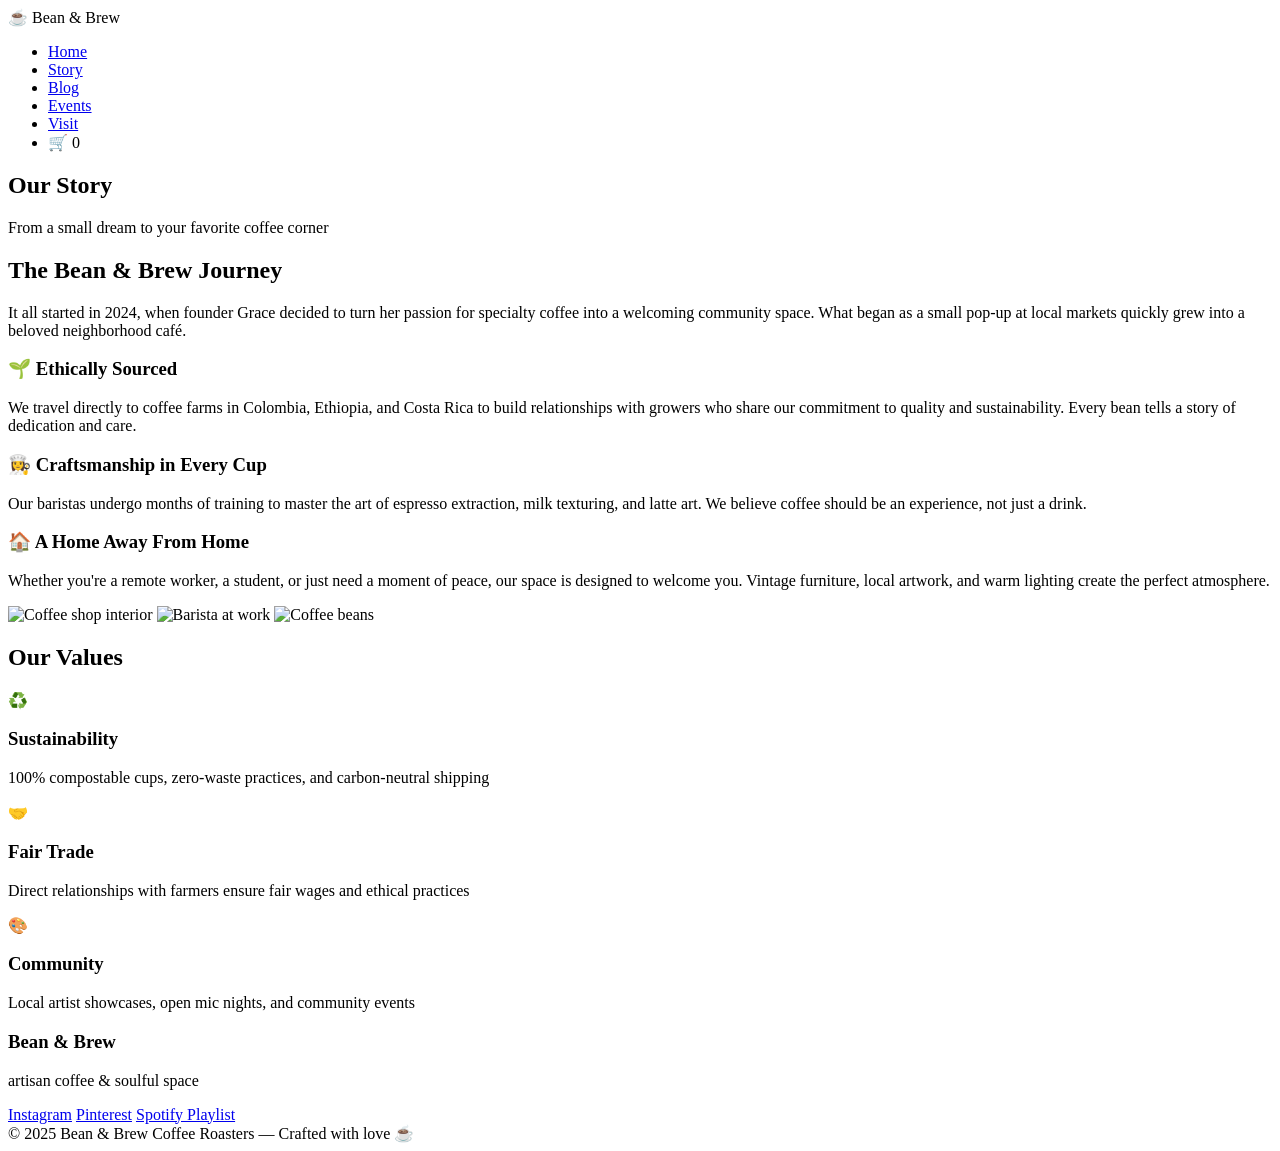
==== about.html @ 8255582e "Create about.html with company story and values Added a new about page detailing the story and value" ====
<!DOCTYPE html>
<html lang="en">
<head>
  <meta charset="UTF-8">
  <meta name="viewport" content="width=device-width, initial-scale=1.0">
  <title>Our Story | Bean & Brew Coffee</title>
  <link rel="preconnect" href="https://fonts.googleapis.com">
  <link rel="preconnect" href="https://fonts.gstatic.com" crossorigin>
  <link href="https://fonts.googleapis.com/css2?family=Inter:opsz,wght@14..32,300;14..32,400;14..32,600;14..32,700&family=Playfair+Display:ital,wght@0,400;0,500;0,600;1,400&display=swap" rel="stylesheet">
  <link rel="stylesheet" href="style.css">
</head>
<body>

<header>
  <div class="container navbar">
    <div class="logo">☕ Bean & Brew</div>
    <ul class="nav-links">
      <li><a href="index.html">Home</a></li>
      <li><a href="about.html" class="active">Story</a></li>
      <li><a href="blog.html">Blog</a></li>
      <li><a href="events.html">Events</a></li>
      <li><a href="index.html#contact">Visit</a></li>
      <li class="cart-icon" onclick="openCart()">
        🛒 <span class="cart-count" id="cartCount">0</span>
      </li>
    </ul>
  </div>
</header>

<main>
  <section class="page-hero">
    <div class="container">
      <h1>Our Story</h1>
      <p>From a small dream to your favorite coffee corner</p>
    </div>
  </section>

  <section class="section">
    <div class="container">
      <div class="story-grid">
        <div class="story-text">
          <h2>The Bean & Brew Journey</h2>
          <p>It all started in 2024, when founder Grace decided to turn her passion for specialty coffee into a welcoming community space. What began as a small pop-up at local markets quickly grew into a beloved neighborhood café.</p>
          
          <h3>🌱 Ethically Sourced</h3>
          <p>We travel directly to coffee farms in Colombia, Ethiopia, and Costa Rica to build relationships with growers who share our commitment to quality and sustainability. Every bean tells a story of dedication and care.</p>
          
          <h3>👩‍🍳 Craftsmanship in Every Cup</h3>
          <p>Our baristas undergo months of training to master the art of espresso extraction, milk texturing, and latte art. We believe coffee should be an experience, not just a drink.</p>
          
          <h3>🏠 A Home Away From Home</h3>
          <p>Whether you're a remote worker, a student, or just need a moment of peace, our space is designed to welcome you. Vintage furniture, local artwork, and warm lighting create the perfect atmosphere.</p>
        </div>
        <div class="story-images">
          <img src="https://images.pexels.com/photos/3764640/pexels-photo-3764640.jpeg?auto=compress&cs=tinysrgb&w=600" alt="Coffee shop interior">
          <img src="https://images.pexels.com/photos/34093/pexels-photo.jpg?auto=compress&cs=tinysrgb&w=600" alt="Barista at work">
          <img src="https://images.pexels.com/photos/2074130/pexels-photo-2074130.jpeg?auto=compress&cs=tinysrgb&w=600" alt="Coffee beans">
        </div>
      </div>
    </div>
  </section>

  <section class="section section-dark">
    <div class="container">
      <h2 class="section-title">Our Values</h2>
      <div class="values-grid">
        <div class="value-card">
          <div class="value-icon">♻️</div>
          <h3>Sustainability</h3>
          <p>100% compostable cups, zero-waste practices, and carbon-neutral shipping</p>
        </div>
        <div class="value-card">
          <div class="value-icon">🤝</div>
          <h3>Fair Trade</h3>
          <p>Direct relationships with farmers ensure fair wages and ethical practices</p>
        </div>
        <div class="value-card">
          <div class="value-icon">🎨</div>
          <h3>Community</h3>
          <p>Local artist showcases, open mic nights, and community events</p>
        </div>
      </div>
    </div>
  </section>
</main>

<footer>
  <div class="container">
    <div class="footer-content">
      <div class="footer-logo">
        <h3>Bean & Brew</h3>
        <p>artisan coffee & soulful space</p>
      </div>
      <div class="social-links">
        <a href="#">Instagram</a>
        <a href="#">Pinterest</a>
        <a href="#">Spotify Playlist</a>
      </div>
    </div>
    <div class="copyright">
      © 2025 Bean & Brew Coffee Roasters — Crafted with love ☕
    </div>
  </div>
</footer>

<script src="script.js"></script>
</body>
</html>
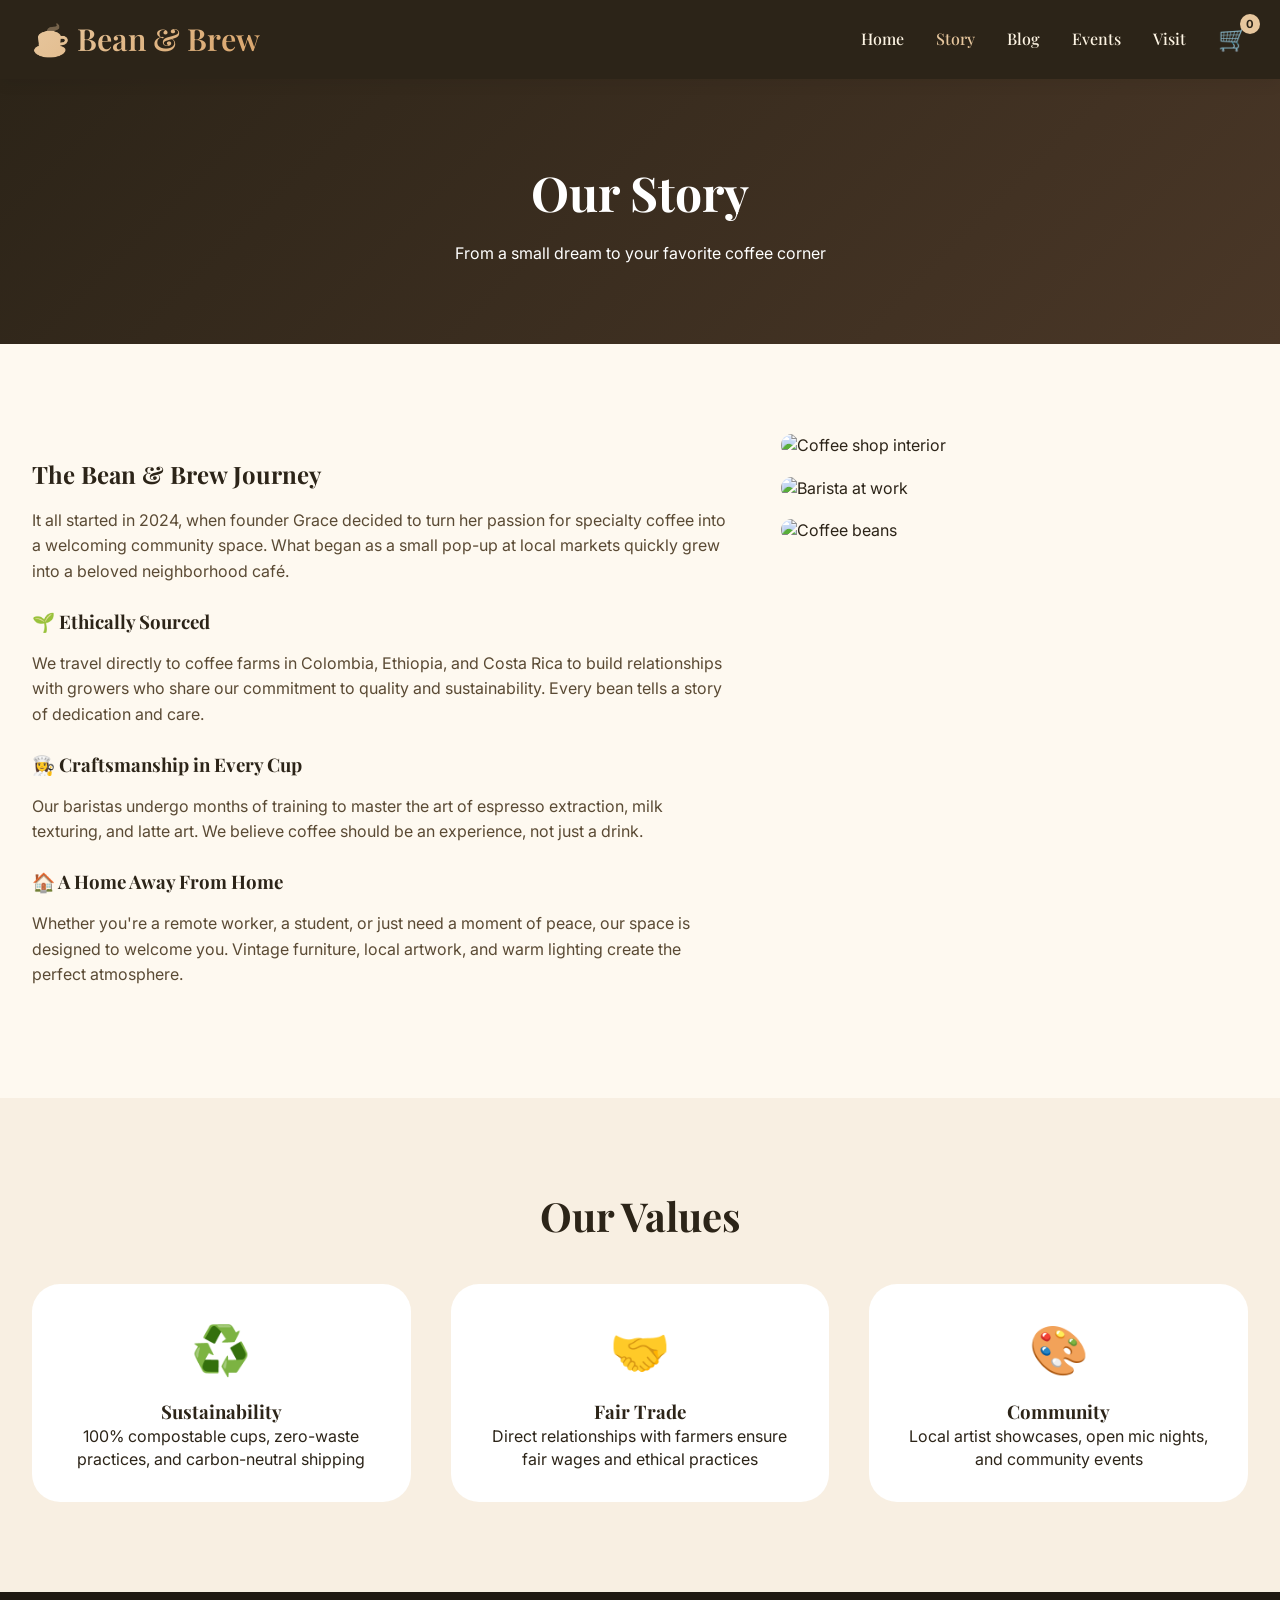
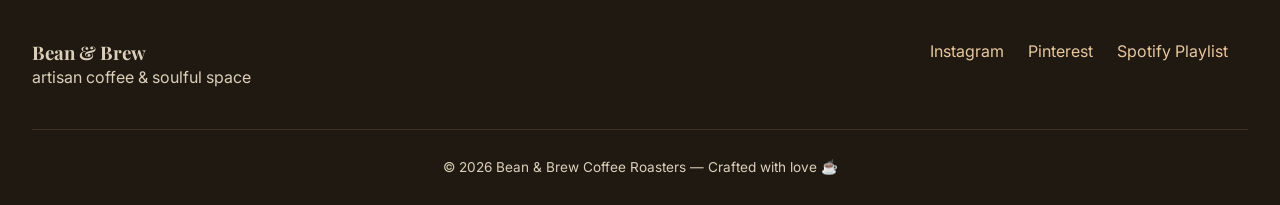
==== commit 5faf9f1a: "Update copyright year from 2025 to 2026" ====
--- a/about.html
+++ b/about.html
@@ -98,7 +98,7 @@
       </div>
     </div>
     <div class="copyright">
-      © 2025 Bean & Brew Coffee Roasters — Crafted with love ☕
+      © 2026 Bean & Brew Coffee Roasters — Crafted with love ☕
     </div>
   </div>
 </footer>
--- a/style.css
+++ b/style.css
@@ -0,0 +1,690 @@
+* {
+  margin: 0;
+  padding: 0;
+  box-sizing: border-box;
+}
+
+body {
+  font-family: 'Inter', sans-serif;
+  background-color: #FEF9F0;
+  color: #2C2418;
+  line-height: 1.4;
+  scroll-behavior: smooth;
+}
+
+h1, h2, h3, .logo, .nav-links a {
+  font-family: 'Playfair Display', serif;
+}
+
+.container {
+  max-width: 1280px;
+  margin: 0 auto;
+  padding: 0 32px;
+}
+
+/* Header */
+header {
+  background: #2C2418;
+  color: #FDF4E3;
+  padding: 18px 0;
+  position: sticky;
+  top: 0;
+  z-index: 100;
+  box-shadow: 0 6px 14px rgba(0,0,0,0.05);
+}
+
+.navbar {
+  display: flex;
+  justify-content: space-between;
+  align-items: center;
+  flex-wrap: wrap;
+  gap: 16px;
+}
+
+.logo {
+  font-size: 1.9rem;
+  font-weight: 600;
+  background: linear-gradient(135deg, #E7C79E, #D9A56C);
+  background-clip: text;
+  -webkit-background-clip: text;
+  color: transparent;
+}
+
+.nav-links {
+  display: flex;
+  gap: 2rem;
+  list-style: none;
+  align-items: center;
+}
+
+.nav-links a {
+  color: #FDF4E3;
+  text-decoration: none;
+  font-weight: 500;
+  transition: 0.2s;
+}
+
+.nav-links a:hover, .nav-links a.active {
+  color: #E7C79E;
+}
+
+.cart-icon {
+  position: relative;
+  cursor: pointer;
+  font-size: 1.5rem;
+}
+
+.cart-count {
+  position: absolute;
+  top: -8px;
+  right: -12px;
+  background: #E7C79E;
+  color: #2C2418;
+  border-radius: 50%;
+  width: 20px;
+  height: 20px;
+  font-size: 0.7rem;
+  display: flex;
+  align-items: center;
+  justify-content: center;
+  font-weight: bold;
+}
+
+/* Hero Section */
+.hero {
+  background: linear-gradient(107deg, #1F1912 0%, #352B1F 100%);
+  color: #FFF6EA;
+  padding: 80px 0 100px;
+  position: relative;
+  overflow: hidden;
+}
+
+.hero .container {
+  display: flex;
+  flex-wrap: wrap;
+  align-items: center;
+  justify-content: space-between;
+  gap: 48px;
+}
+
+.hero-content {
+  flex: 1 1 45%;
+}
+
+.hero-content .badge {
+  font-size: 0.85rem;
+  text-transform: uppercase;
+  letter-spacing: 3px;
+  background: rgba(231,199,158,0.2);
+  display: inline-block;
+  padding: 6px 14px;
+  border-radius: 40px;
+  margin-bottom: 20px;
+}
+
+.hero-content h1 {
+  font-size: 3.6rem;
+  font-weight: 600;
+  line-height: 1.2;
+  margin-bottom: 20px;
+}
+
+.btn-primary, .btn-secondary {
+  padding: 12px 30px;
+  border-radius: 40px;
+  font-weight: 600;
+  text-decoration: none;
+  transition: 0.2s;
+  display: inline-block;
+  cursor: pointer;
+  border: none;
+}
+
+.btn-primary {
+  background: #E7C79E;
+  color: #2C2418;
+}
+
+.btn-primary:hover {
+  background: #DEB887;
+  transform: translateY(-3px);
+}
+
+.btn-secondary {
+  border: 1.5px solid #E7C79E;
+  color: #FFF6EA;
+  background: transparent;
+}
+
+.hero-img img {
+  max-width: 100%;
+  width: 320px;
+  border-radius: 32px;
+  box-shadow: 20px 20px 40px rgba(0,0,0,0.3);
+}
+
+/* Menu Section */
+.section {
+  padding: 90px 0;
+}
+
+.section-dark {
+  background: #F8EFE2;
+}
+
+.section-title {
+  text-align: center;
+  font-size: 2.5rem;
+  margin-bottom: 16px;
+}
+
+.section-sub {
+  text-align: center;
+  max-width: 600px;
+  margin: 0 auto 56px auto;
+  color: #5A4A34;
+}
+
+.menu-grid {
+  display: grid;
+  grid-template-columns: repeat(auto-fit, minmax(280px, 1fr));
+  gap: 40px;
+}
+
+.menu-card {
+  background: white;
+  border-radius: 28px;
+  padding: 28px 24px;
+  text-align: center;
+  transition: transform 0.25s;
+  box-shadow: 0 12px 24px -12px rgba(0,0,0,0.08);
+}
+
+.menu-card:hover {
+  transform: translateY(-6px);
+}
+
+.menu-icon {
+  font-size: 3rem;
+  margin-bottom: 16px;
+}
+
+.price {
+  font-weight: 700;
+  font-size: 1.5rem;
+  color: #B97F44;
+  margin: 16px 0;
+}
+
+.add-to-cart {
+  background: #2C2418;
+  color: white;
+  border: none;
+  padding: 10px 20px;
+  border-radius: 40px;
+  cursor: pointer;
+  transition: 0.2s;
+}
+
+.add-to-cart:hover {
+  background: #B97F44;
+}
+
+/* Photo Slider */
+.slider-container {
+  position: relative;
+  max-width: 900px;
+  margin: 0 auto;
+}
+
+.slider {
+  position: relative;
+  height: 450px;
+  overflow: hidden;
+  border-radius: 28px;
+}
+
+.slide {
+  position: absolute;
+  width: 100%;
+  height: 100%;
+  opacity: 0;
+  transition: opacity 0.5s ease;
+}
+
+.slide.active {
+  opacity: 1;
+}
+
+.slide img {
+  width: 100%;
+  height: 100%;
+  object-fit: cover;
+}
+
+.slide-caption {
+  position: absolute;
+  bottom: 20px;
+  left: 0;
+  right: 0;
+  background: rgba(0,0,0,0.7);
+  color: white;
+  padding: 12px;
+  text-align: center;
+}
+
+.slider-btn {
+  position: absolute;
+  top: 50%;
+  transform: translateY(-50%);
+  background: rgba(0,0,0,0.5);
+  color: white;
+  border: none;
+  padding: 16px;
+  cursor: pointer;
+  font-size: 1.2rem;
+  border-radius: 50%;
+  transition: 0.2s;
+}
+
+.slider-btn:hover {
+  background: rgba(0,0,0,0.8);
+}
+
+.prev {
+  left: 10px;
+}
+
+.next {
+  right: 10px;
+}
+
+.slider-dots {
+  text-align: center;
+  margin-top: 20px;
+}
+
+.dot {
+  display: inline-block;
+  width: 12px;
+  height: 12px;
+  border-radius: 50%;
+  background: #ccc;
+  margin: 0 5px;
+  cursor: pointer;
+}
+
+.dot.active {
+  background: #B97F44;
+}
+
+/* Newsletter Section */
+.newsletter-section {
+  background: linear-gradient(135deg, #2C2418, #4A3727);
+  color: white;
+}
+
+.newsletter-box {
+  text-align: center;
+  max-width: 600px;
+  margin: 0 auto;
+}
+
+.newsletter-box h2 {
+  font-size: 2rem;
+  margin-bottom: 16px;
+}
+
+.newsletter-form {
+  display: flex;
+  gap: 12px;
+  margin-top: 24px;
+  flex-wrap: wrap;
+  justify-content: center;
+}
+
+.newsletter-form input {
+  flex: 1;
+  padding: 14px 20px;
+  border: none;
+  border-radius: 40px;
+  font-size: 1rem;
+}
+
+.newsletter-form button {
+  background: #E7C79E;
+  color: #2C2418;
+  border: none;
+  padding: 14px 32px;
+  border-radius: 40px;
+  font-weight: bold;
+  cursor: pointer;
+  transition: 0.2s;
+}
+
+/* Contact Section */
+.contact-grid {
+  display: flex;
+  flex-wrap: wrap;
+  gap: 48px;
+  background: white;
+  border-radius: 48px;
+  padding: 40px;
+  box-shadow: 0 12px 24px rgba(0,0,0,0.05);
+}
+
+.contact-info, .contact-form-box {
+  flex: 1;
+}
+
+.info-line {
+  display: flex;
+  align-items: center;
+  gap: 16px;
+  margin: 24px 0;
+}
+
+.hours {
+  background: #F8EFE2;
+  padding: 20px;
+  border-radius: 28px;
+  margin-top: 20px;
+}
+
+.contact-form-box input, .contact-form-box textarea {
+  width: 100%;
+  padding: 12px;
+  margin: 8px 0;
+  border: 1px solid #ddd;
+  border-radius: 12px;
+  font-family: inherit;
+}
+
+.contact-form-box button {
+  background: #2C2418;
+  color: white;
+  border: none;
+  padding: 12px 24px;
+  border-radius: 40px;
+  cursor: pointer;
+  margin-top: 12px;
+}
+
+/* Cart Modal */
+.cart-modal, .blog-modal, .event-modal {
+  display: none;
+  position: fixed;
+  top: 0;
+  left: 0;
+  width: 100%;
+  height: 100%;
+  background: rgba(0,0,0,0.5);
+  z-index: 1000;
+  justify-content: center;
+  align-items: center;
+}
+
+.cart-content, .blog-modal-content, .event-modal-content {
+  background: white;
+  max-width: 500px;
+  width: 90%;
+  border-radius: 28px;
+  padding: 30px;
+  max-height: 80vh;
+  overflow-y: auto;
+}
+
+.cart-header {
+  display: flex;
+  justify-content: space-between;
+  align-items: center;
+  margin-bottom: 20px;
+}
+
+.close-cart, .close-modal {
+  font-size: 1.8rem;
+  cursor: pointer;
+  color: #2C2418;
+}
+
+.cart-item {
+  display: flex;
+  justify-content: space-between;
+  padding: 12px 0;
+  border-bottom: 1px solid #eee;
+}
+
+.cart-total {
+  font-size: 1.4rem;
+  font-weight: bold;
+  margin: 20px 0;
+  text-align: right;
+}
+
+.checkout-btn {
+  width: 100%;
+  background: #2C2418;
+  color: white;
+  padding: 14px;
+  border: none;
+  border-radius: 40px;
+  font-weight: bold;
+  cursor: pointer;
+}
+
+.checkout-form {
+  margin-top: 20px;
+  display: none;
+}
+
+.checkout-form input, .checkout-form textarea {
+  width: 100%;
+  padding: 12px;
+  margin: 8px 0;
+  border: 1px solid #ddd;
+  border-radius: 12px;
+}
+
+.success-message {
+  background: #4CAF50;
+  color: white;
+  padding: 12px;
+  border-radius: 12px;
+  text-align: center;
+  margin-top: 10px;
+}
+
+/* About Page */
+.page-hero {
+  background: linear-gradient(135deg, #2C2418, #4A3727);
+  color: white;
+  padding: 80px 0;
+  text-align: center;
+}
+
+.page-hero h1 {
+  font-size: 3rem;
+  margin-bottom: 16px;
+}
+
+.story-grid {
+  display: flex;
+  flex-wrap: wrap;
+  gap: 48px;
+  align-items: start;
+}
+
+.story-text {
+  flex: 1.5;
+}
+
+.story-text h2, .story-text h3 {
+  margin-top: 24px;
+  margin-bottom: 16px;
+}
+
+.story-text p {
+  margin-bottom: 20px;
+  line-height: 1.6;
+  color: #5A4A34;
+}
+
+.story-images {
+  flex: 1;
+  display: flex;
+  flex-direction: column;
+  gap: 20px;
+}
+
+.story-images img {
+  width: 100%;
+  border-radius: 24px;
+}
+
+.values-grid {
+  display: grid;
+  grid-template-columns: repeat(auto-fit, minmax(250px, 1fr));
+  gap: 40px;
+  margin-top: 40px;
+}
+
+.value-card {
+  text-align: center;
+  padding: 32px;
+  background: white;
+  border-radius: 28px;
+}
+
+.value-icon {
+  font-size: 3rem;
+  margin-bottom: 16px;
+}
+
+/* Blog Page */
+.blog-grid {
+  display: grid;
+  grid-template-columns: repeat(auto-fit, minmax(350px, 1fr));
+  gap: 40px;
+}
+
+.blog-card {
+  background: white;
+  border-radius: 28px;
+  overflow: hidden;
+  box-shadow: 0 12px 24px -12px rgba(0,0,0,0.08);
+  transition: transform 0.25s;
+  cursor: pointer;
+}
+
+.blog-card:hover {
+  transform: translateY(-6px);
+}
+
+.blog-card img {
+  width: 100%;
+  height: 220px;
+  object-fit: cover;
+}
+
+.blog-card-content {
+  padding: 24px;
+}
+
+.blog-card h3 {
+  margin-bottom: 12px;
+}
+
+.blog-date {
+  color: #B97F44;
+  font-size: 0.85rem;
+  margin-bottom: 12px;
+}
+
+/* Events Page */
+.events-grid {
+  display: grid;
+  grid-template-columns: repeat(auto-fit, minmax(350px, 1fr));
+  gap: 40px;
+}
+
+.event-card {
+  background: white;
+  border-radius: 28px;
+  overflow: hidden;
+  box-shadow: 0 12px 24px -12px rgba(0,0,0,0.08);
+  transition: transform 0.25s;
+}
+
+.event-card:hover {
+  transform: translateY(-6px);
+}
+
+.event-card img {
+  width: 100%;
+  height: 200px;
+  object-fit: cover;
+}
+
+.event-card-content {
+  padding: 24px;
+}
+
+.event-date {
+  color: #B97F44;
+  font-weight: bold;
+  margin-bottom: 8px;
+}
+
+.event-time {
+  color: #666;
+  font-size: 0.9rem;
+  margin-bottom: 12px;
+}
+
+.register-btn {
+  background: #2C2418;
+  color: white;
+  border: none;
+  padding: 10px 20px;
+  border-radius: 40px;
+  cursor: pointer;
+  margin-top: 16px;
+}
+
+/* Footer */
+footer {
+  background: #1F1912;
+  color: #DBCFB9;
+  padding: 48px 0 28px;
+}
+
+.footer-content {
+  display: flex;
+  flex-wrap: wrap;
+  justify-content: space-between;
+  gap: 32px;
+  margin-bottom: 40px;
+}
+
+.social-links a {
+  color: #E7C79E;
+  text-decoration: none;
+  margin-right: 20px;
+}
+
+.copyright {
+  text-align: center;
+  border-top: 1px solid #3F3324;
+  padding-top: 28px;
+  font-size: 0.85rem;
+}
+
+/* Responsive */
+@media (max-width: 768px) {
+  .container { padding: 0 24px; }
+  .hero-content h1 { font-size: 2.5rem; }
+  .navbar { flex-direction: column; }
+  .section-title { font-size: 2rem; }
+  .slider { height: 300px; }
+  .story-grid, .contact-grid { flex-direction: column; }
+}
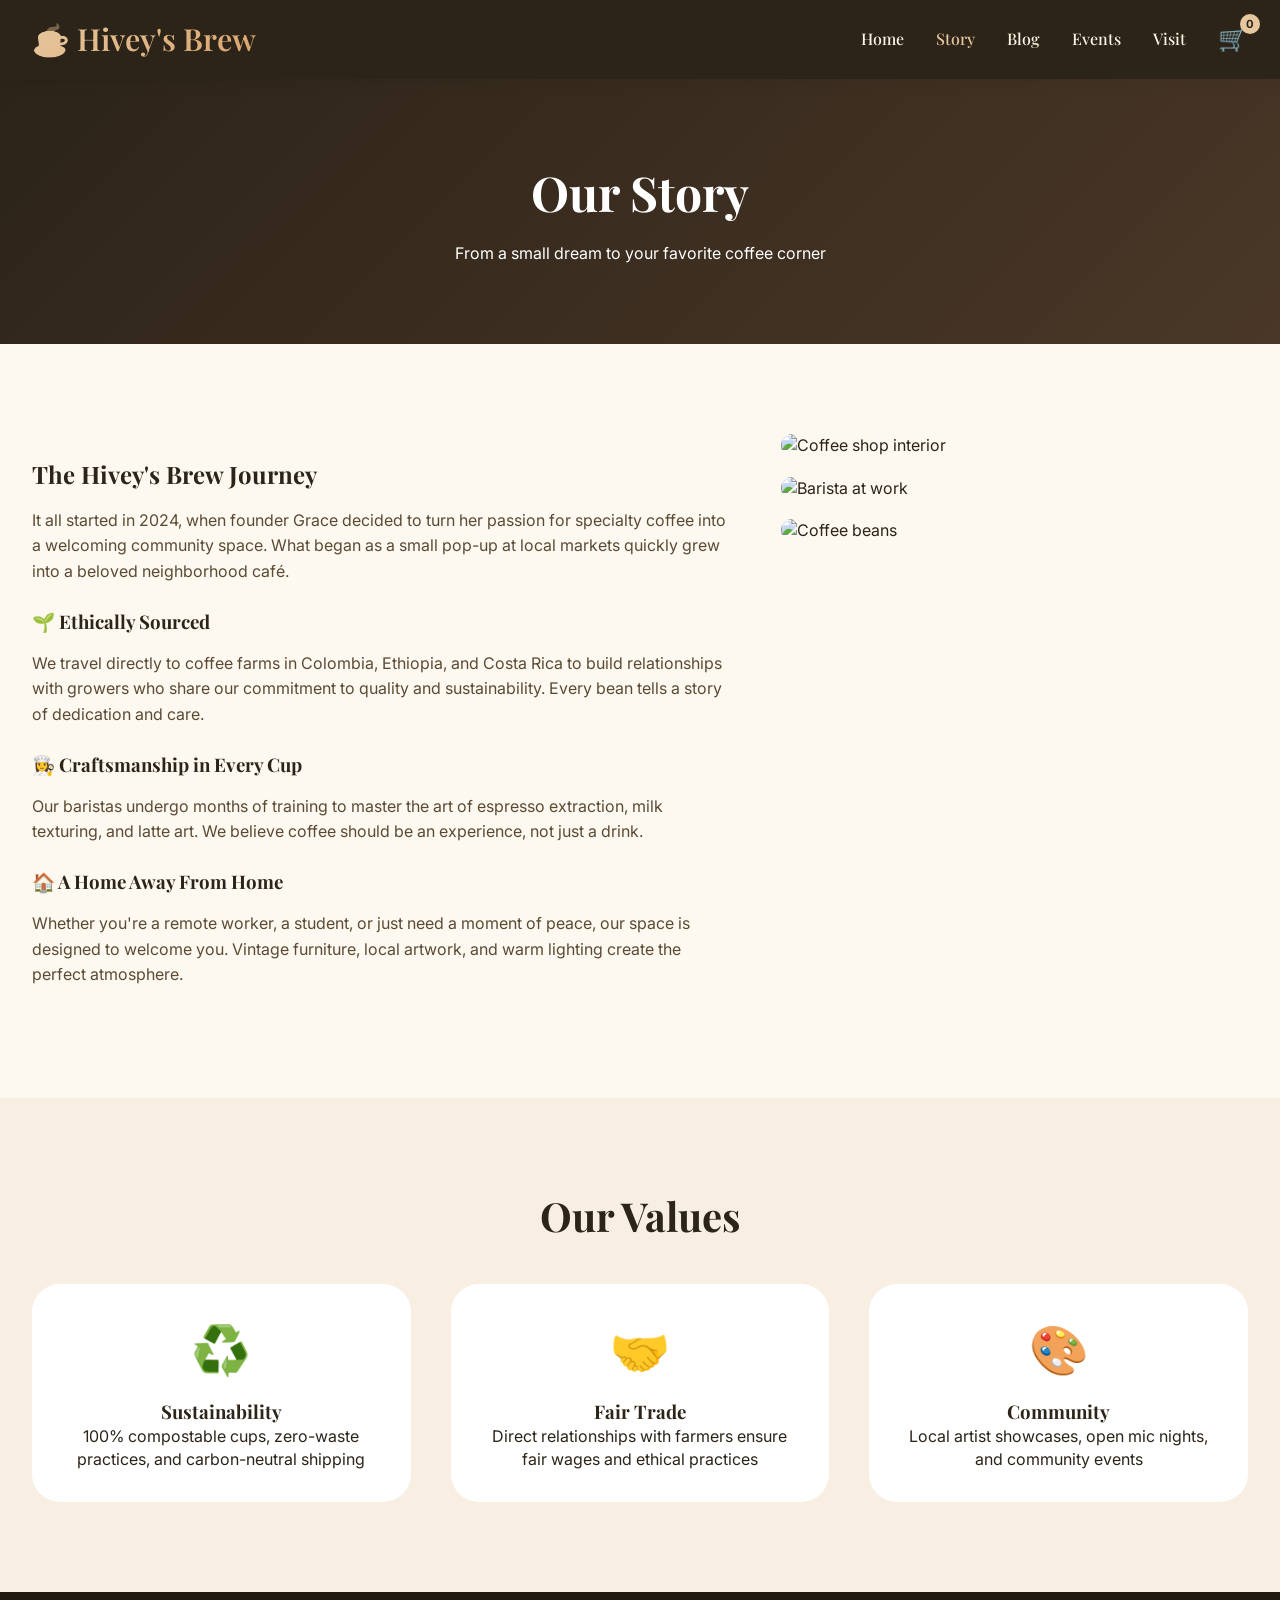
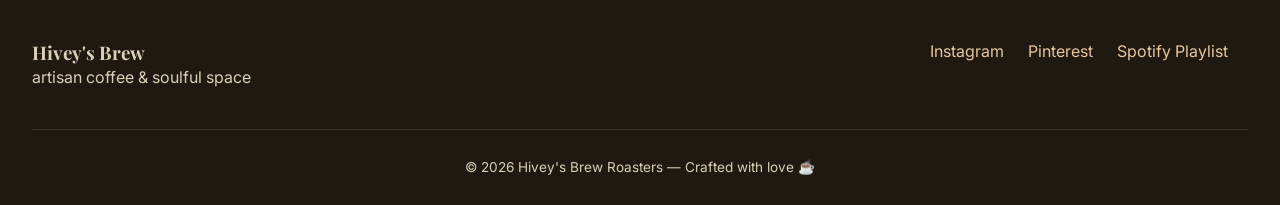
==== commit 65e7a776: "Update branding from Bean & Brew to Hivey's Brew" ====
--- a/about.html
+++ b/about.html
@@ -3,7 +3,7 @@
 <head>
   <meta charset="UTF-8">
   <meta name="viewport" content="width=device-width, initial-scale=1.0">
-  <title>Our Story | Bean & Brew Coffee</title>
+  <title>Our Story | Hivey's Brew </title>
   <link rel="preconnect" href="https://fonts.googleapis.com">
   <link rel="preconnect" href="https://fonts.gstatic.com" crossorigin>
   <link href="https://fonts.googleapis.com/css2?family=Inter:opsz,wght@14..32,300;14..32,400;14..32,600;14..32,700&family=Playfair+Display:ital,wght@0,400;0,500;0,600;1,400&display=swap" rel="stylesheet">
@@ -13,7 +13,7 @@
 
 <header>
   <div class="container navbar">
-    <div class="logo">☕ Bean & Brew</div>
+    <div class="logo">☕ Hivey's Brew</div>
     <ul class="nav-links">
       <li><a href="index.html">Home</a></li>
       <li><a href="about.html" class="active">Story</a></li>
@@ -39,7 +39,7 @@
     <div class="container">
       <div class="story-grid">
         <div class="story-text">
-          <h2>The Bean & Brew Journey</h2>
+          <h2>The Hivey's Brew Journey</h2>
           <p>It all started in 2024, when founder Grace decided to turn her passion for specialty coffee into a welcoming community space. What began as a small pop-up at local markets quickly grew into a beloved neighborhood café.</p>
           
           <h3>🌱 Ethically Sourced</h3>
@@ -88,7 +88,7 @@
   <div class="container">
     <div class="footer-content">
       <div class="footer-logo">
-        <h3>Bean & Brew</h3>
+        <h3>Hivey's Brew</h3>
         <p>artisan coffee & soulful space</p>
       </div>
       <div class="social-links">
@@ -98,7 +98,7 @@
       </div>
     </div>
     <div class="copyright">
-      © 2026 Bean & Brew Coffee Roasters — Crafted with love ☕
+      © 2026 Hivey's Brew Roasters — Crafted with love ☕
     </div>
   </div>
 </footer>
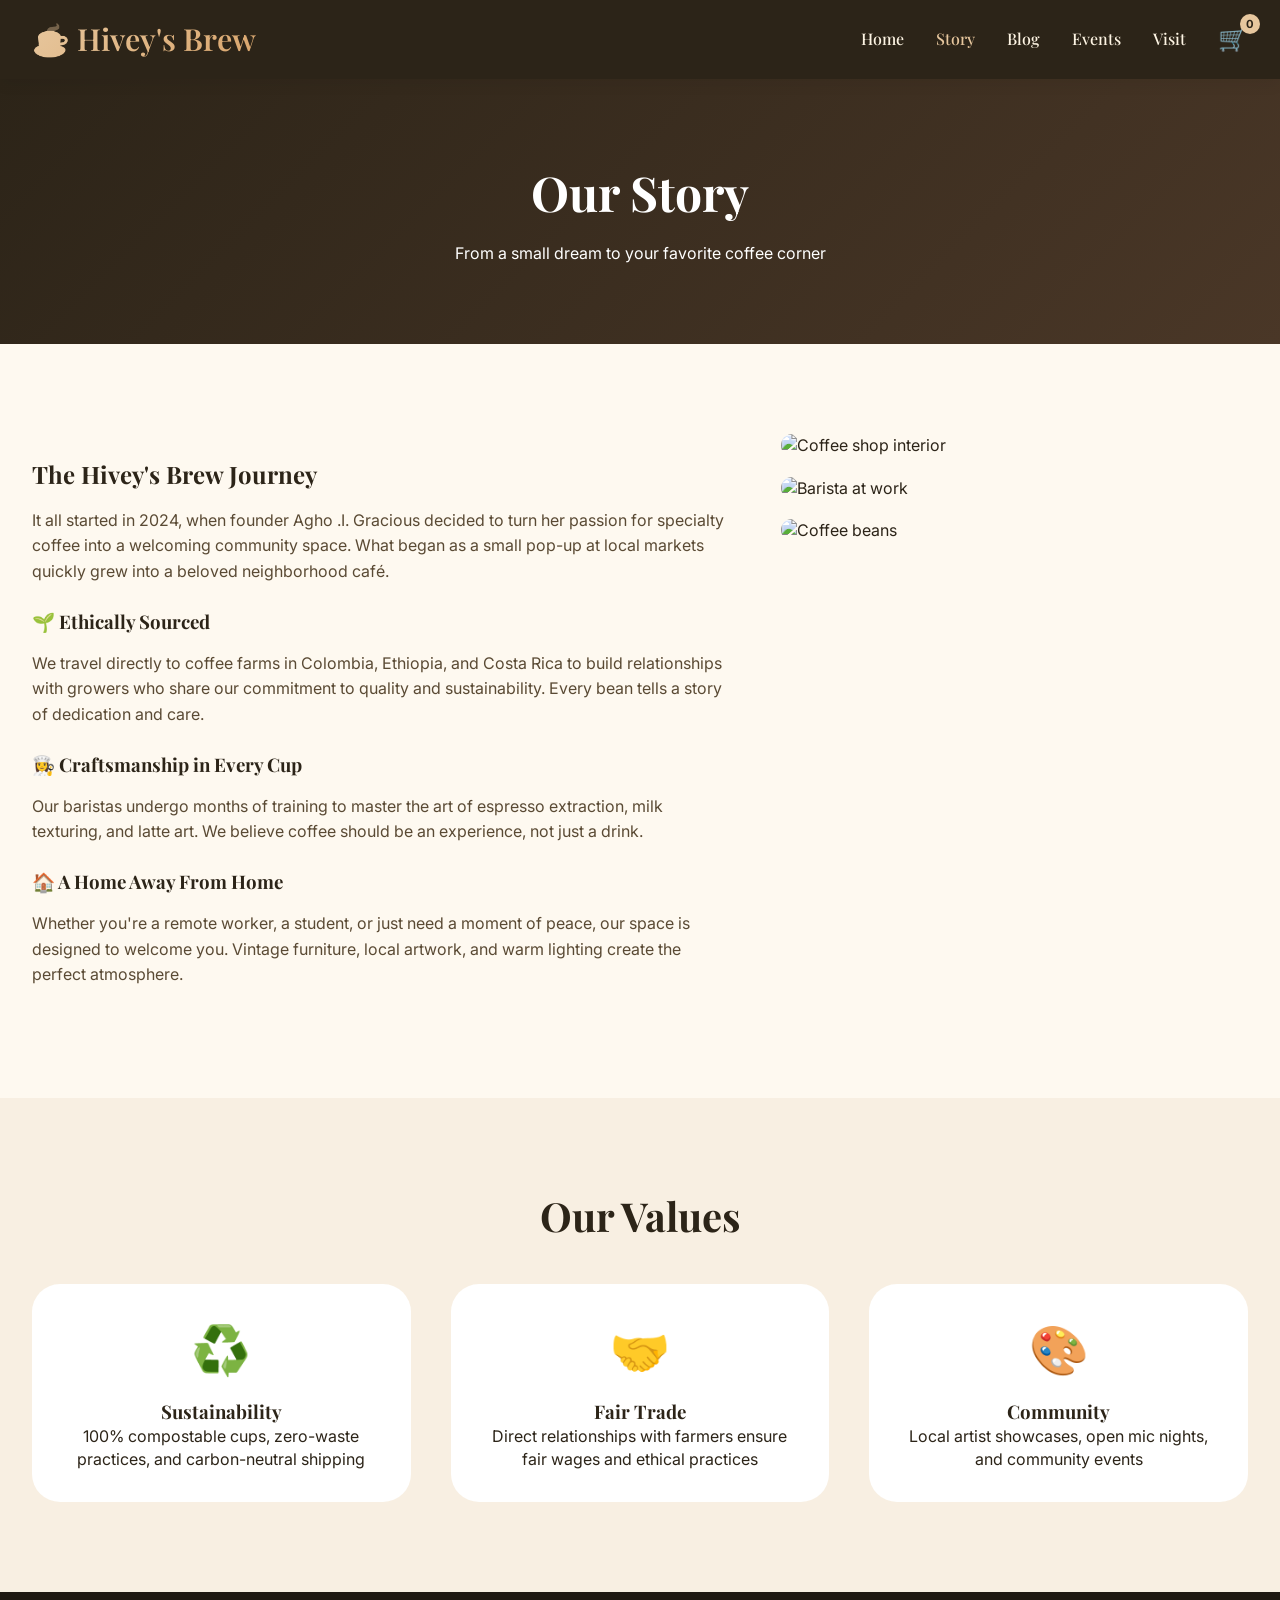
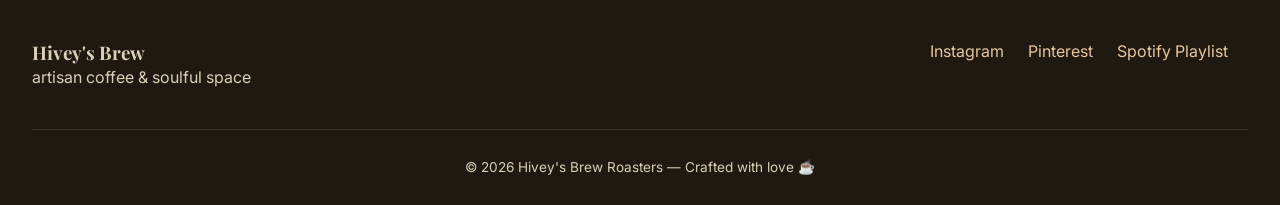
==== commit 35ab7a33: "Update founder's name in about section" ====
--- a/about.html
+++ b/about.html
@@ -40,7 +40,7 @@
       <div class="story-grid">
         <div class="story-text">
           <h2>The Hivey's Brew Journey</h2>
-          <p>It all started in 2024, when founder Grace decided to turn her passion for specialty coffee into a welcoming community space. What began as a small pop-up at local markets quickly grew into a beloved neighborhood café.</p>
+          <p>It all started in 2024, when founder Agho .I. Gracious decided to turn her passion for specialty coffee into a welcoming community space. What began as a small pop-up at local markets quickly grew into a beloved neighborhood café.</p>
           
           <h3>🌱 Ethically Sourced</h3>
           <p>We travel directly to coffee farms in Colombia, Ethiopia, and Costa Rica to build relationships with growers who share our commitment to quality and sustainability. Every bean tells a story of dedication and care.</p>
